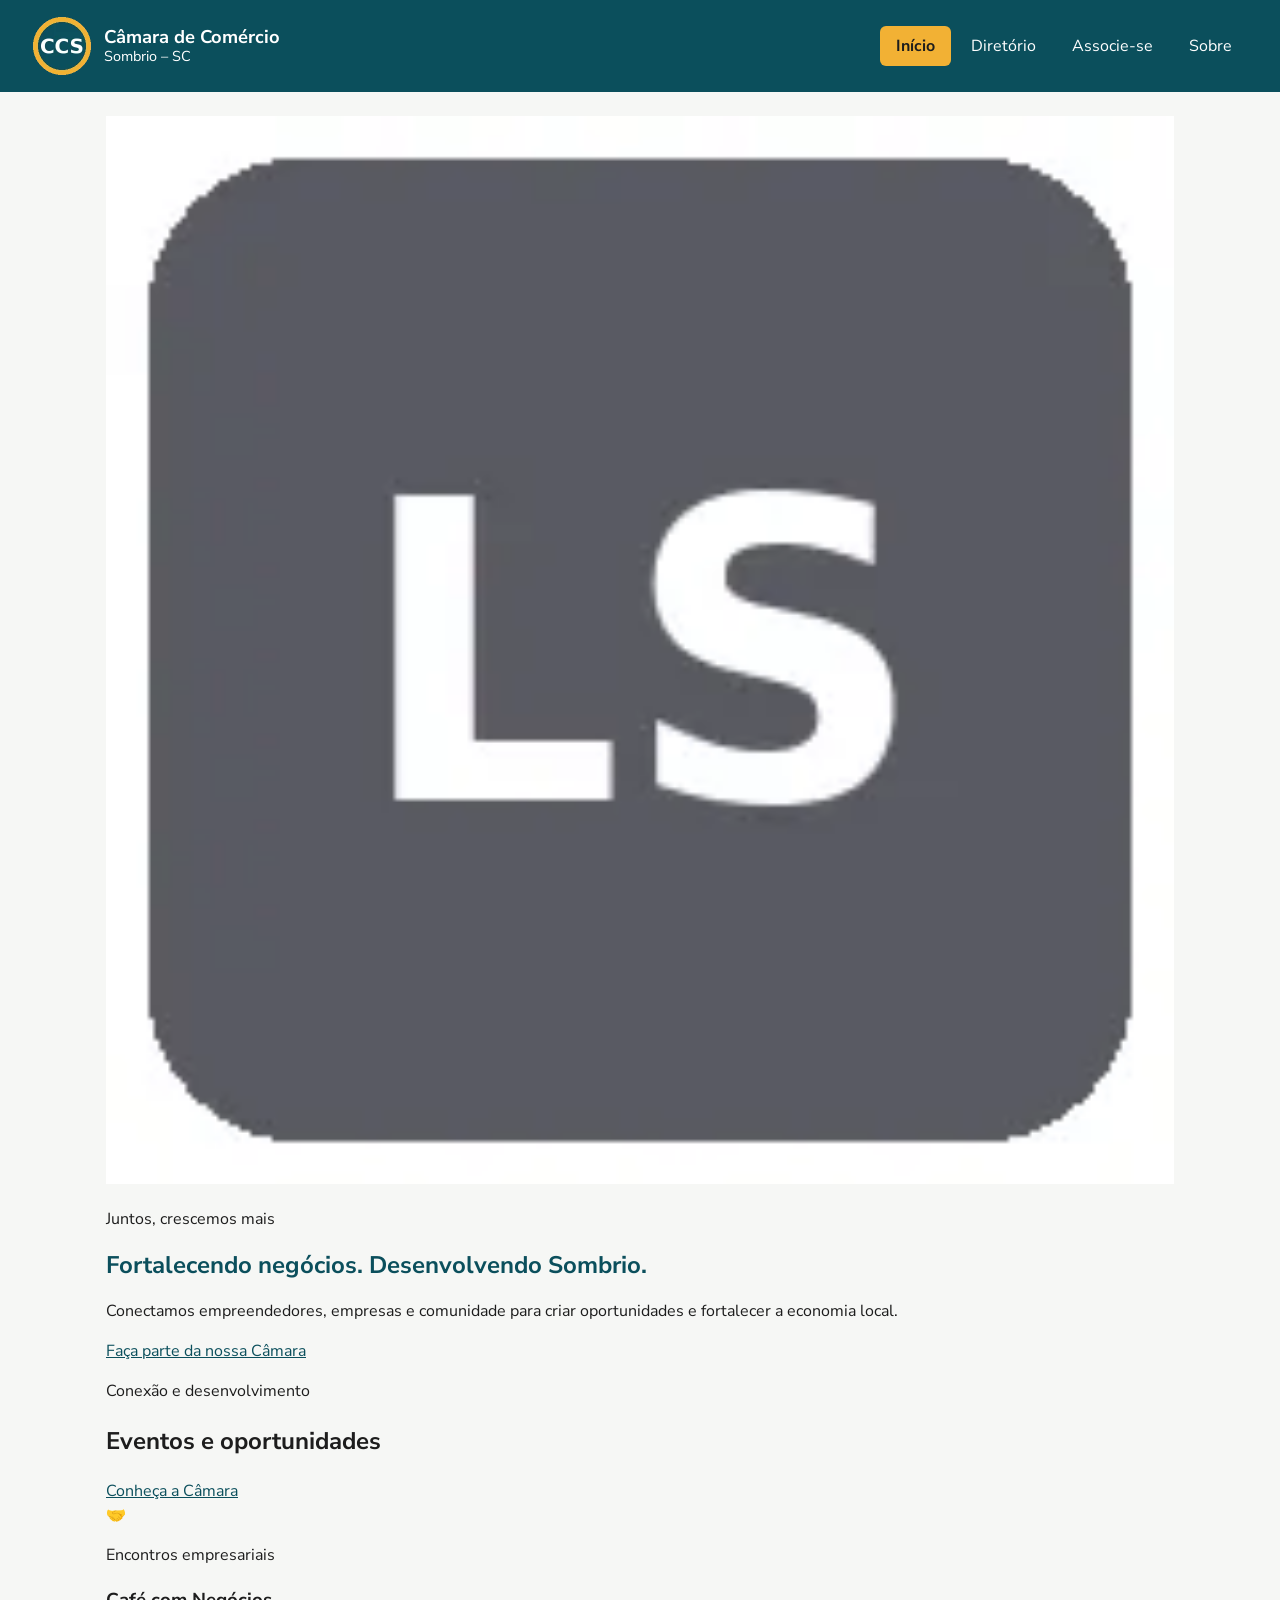
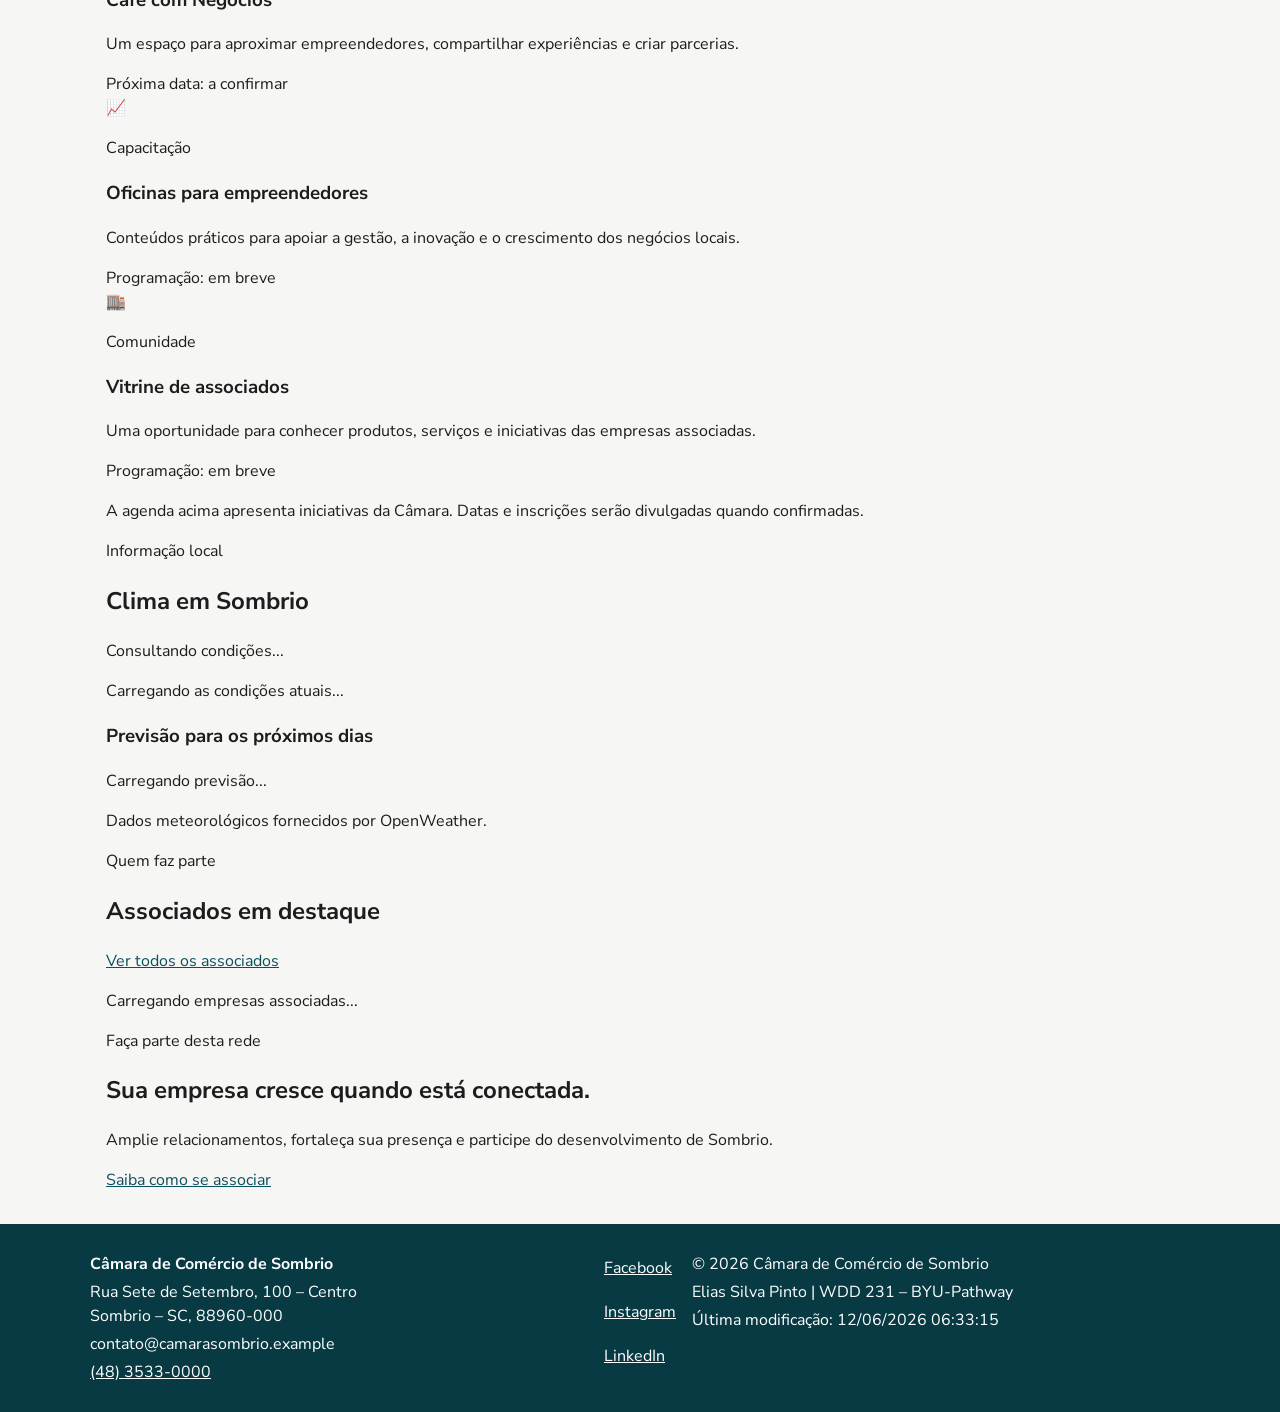
==== camara/index.html @ 6571af75 "Add Chamber of Commerce home page" ====
<!DOCTYPE html>
<html lang="pt-BR">
  <head>
    <meta charset="UTF-8">
    <meta name="viewport" content="width=device-width, initial-scale=1.0">
    <meta name="description" content="Conheça a Câmara de Comércio de Sombrio, acompanhe eventos, consulte o clima e descubra empresas associadas.">
    <meta name="author" content="Elias Silva Pinto">
    <meta property="og:title" content="Início | Câmara de Comércio de Sombrio">
    <meta property="og:description" content="Conectando empresas, fortalecendo negócios e desenvolvendo Sombrio.">
    <meta property="og:image" content="https://esilvapinto.github.io/wdd231/camara/imagens/litoral-sul.webp">
    <meta property="og:url" content="https://esilvapinto.github.io/wdd231/camara/index.html">
    <title>Início | Câmara de Comércio de Sombrio</title>
    <link rel="icon" href="favicon.ico">
    <link rel="preconnect" href="https://fonts.googleapis.com">
    <link rel="preconnect" href="https://fonts.gstatic.com" crossorigin>
    <link href="https://fonts.googleapis.com/css2?family=Nunito+Sans:wght@400;600;700;800&display=swap" rel="stylesheet">
    <link rel="stylesheet" href="estilos/telas-pequenas.css">
    <link rel="stylesheet" href="estilos/telas-grandes.css">
    <link rel="stylesheet" href="estilos/inicio-mobile.css">
    <link rel="stylesheet" href="estilos/inicio-desktop.css">
    <script src="scripts/comum.js" defer></script>
    <script src="scripts/inicio.js" defer></script>
  </head>
  <body>
    <header class="cabecalho">
      <div class="marca">
        <img src="imagens/logo-camara.webp" alt="Logotipo da Câmara de Comércio de Sombrio" width="60" height="60">
        <p class="nome-camara">Câmara de Comércio<span>Sombrio – SC</span></p>
      </div>
      <button id="botao-menu" class="botao-menu" type="button" aria-label="Abrir menu de navegação" aria-expanded="false" aria-controls="menu"></button>
      <nav aria-label="Navegação principal">
        <ul id="menu" class="menu">
          <li><a href="index.html" class="ativo" aria-current="page">Início</a></li>
          <li><a href="diretorio.html">Diretório</a></li>
          <li><a href="associe-se.html">Associe-se</a></li>
          <li><a href="sobre.html">Sobre</a></li>
        </ul>
      </nav>
    </header>

    <main class="pagina-inicial">
      <section class="hero" aria-labelledby="titulo-principal">
        <img src="imagens/litoral-sul.webp" alt="Paisagem do litoral sul de Santa Catarina" width="1200" height="600" fetchpriority="high">
        <div class="hero-conteudo">
          <p class="sobretitulo">Juntos, crescemos mais</p>
          <h1 id="titulo-principal">Fortalecendo negócios. Desenvolvendo Sombrio.</h1>
          <p>Conectamos empreendedores, empresas e comunidade para criar oportunidades e fortalecer a economia local.</p>
          <a class="botao-destaque" href="associe-se.html">Faça parte da nossa Câmara</a>
        </div>
      </section>

      <section class="secao-eventos" aria-labelledby="titulo-eventos">
        <div class="titulo-secao">
          <div>
            <p class="sobretitulo">Conexão e desenvolvimento</p>
            <h2 id="titulo-eventos">Eventos e oportunidades</h2>
          </div>
          <a href="sobre.html" class="link-secundario">Conheça a Câmara</a>
        </div>
        <div class="eventos-grade">
          <article class="evento">
            <span class="evento-icone" aria-hidden="true">🤝</span>
            <div>
              <p class="evento-status">Encontros empresariais</p>
              <h3>Café com Negócios</h3>
              <p>Um espaço para aproximar empreendedores, compartilhar experiências e criar parcerias.</p>
              <span class="evento-data">Próxima data: a confirmar</span>
            </div>
          </article>
          <article class="evento">
            <span class="evento-icone" aria-hidden="true">📈</span>
            <div>
              <p class="evento-status">Capacitação</p>
              <h3>Oficinas para empreendedores</h3>
              <p>Conteúdos práticos para apoiar a gestão, a inovação e o crescimento dos negócios locais.</p>
              <span class="evento-data">Programação: em breve</span>
            </div>
          </article>
          <article class="evento">
            <span class="evento-icone" aria-hidden="true">🏬</span>
            <div>
              <p class="evento-status">Comunidade</p>
              <h3>Vitrine de associados</h3>
              <p>Uma oportunidade para conhecer produtos, serviços e iniciativas das empresas associadas.</p>
              <span class="evento-data">Programação: em breve</span>
            </div>
          </article>
        </div>
        <p class="nota-agenda">A agenda acima apresenta iniciativas da Câmara. Datas e inscrições serão divulgadas quando confirmadas.</p>
      </section>

      <section class="secao-clima" aria-labelledby="titulo-clima">
        <div class="titulo-secao">
          <div>
            <p class="sobretitulo">Informação local</p>
            <h2 id="titulo-clima">Clima em Sombrio</h2>
          </div>
          <span class="atualizacao" id="clima-atualizado">Consultando condições...</span>
        </div>
        <div class="clima-painel">
          <div class="clima-atual" id="clima-atual" aria-live="polite">
            <p>Carregando as condições atuais...</p>
          </div>
          <div class="previsao">
            <h3>Previsão para os próximos dias</h3>
            <div class="previsao-grade" id="previsao" aria-live="polite">
              <p>Carregando previsão...</p>
            </div>
          </div>
        </div>
        <p class="fonte-clima">Dados meteorológicos fornecidos por OpenWeather.</p>
      </section>

      <section class="secao-membros" aria-labelledby="titulo-membros">
        <div class="titulo-secao">
          <div>
            <p class="sobretitulo">Quem faz parte</p>
            <h2 id="titulo-membros">Associados em destaque</h2>
          </div>
          <a href="diretorio.html" class="link-secundario">Ver todos os associados</a>
        </div>
        <div class="membros-destaque" id="membros-destaque" aria-live="polite">
          <p>Carregando empresas associadas...</p>
        </div>
      </section>

      <section class="chamada-associacao" aria-labelledby="titulo-associacao">
        <div>
          <p class="sobretitulo">Faça parte desta rede</p>
          <h2 id="titulo-associacao">Sua empresa cresce quando está conectada.</h2>
          <p>Amplie relacionamentos, fortaleça sua presença e participe do desenvolvimento de Sombrio.</p>
        </div>
        <a class="botao-destaque botao-claro" href="associe-se.html">Saiba como se associar</a>
      </section>
    </main>

    <footer class="rodape">
      <div class="rodape-conteudo">
        <div>
          <p><strong>Câmara de Comércio de Sombrio</strong></p>
          <p>Rua Sete de Setembro, 100 – Centro<br>Sombrio – SC, 88960-000</p>
          <p>contato@camarasombrio.example</p>
          <p><a href="tel:+554835330000">(48) 3533-0000</a></p>
        </div>
        <ul class="redes" aria-label="Redes sociais">
          <li><a href="https://www.facebook.com/">Facebook</a></li>
          <li><a href="https://www.instagram.com/">Instagram</a></li>
          <li><a href="https://www.linkedin.com/">LinkedIn</a></li>
        </ul>
        <div>
          <p>&copy; <span id="ano-atual"></span> Câmara de Comércio de Sombrio</p>
          <p>Elias Silva Pinto | WDD 231 – BYU-Pathway</p>
          <p>Última modificação: <span id="ultima-modificacao"></span></p>
        </div>
      </div>
    </footer>
  </body>
</html>
---- camara/estilos/telas-pequenas.css ----
/* ===== Câmara de Comércio de Sombrio – mobile first ===== */
:root {
  --primaria: #0b4f5c;
  --primaria-escura: #083a44;
  --destaque: #f2b134;
  --fundo: #f6f7f5;
  --texto: #1d1d1d;
  --borda: #d3d9d6;
  --fonte: "Nunito Sans", Arial, Helvetica, sans-serif;
}

* {
  box-sizing: border-box;
}

body {
  margin: 0;
  font-family: var(--fonte);
  background-color: var(--fundo);
  color: var(--texto);
  line-height: 1.5;
}

img {
  max-width: 100%;
  height: auto;
}

a {
  color: var(--primaria);
}

/* ----- Cabeçalho e navegação ----- */
.cabecalho {
  background-color: var(--primaria);
  color: #ffffff;
  display: grid;
  grid-template-columns: 1fr auto;
  align-items: center;
  padding: 0.75rem 1rem;
}

.marca {
  display: flex;
  align-items: center;
  gap: 0.75rem;
}

.nome-camara {
  margin: 0;
  font-size: 1.15rem;
  font-weight: 700;
  line-height: 1.2;
}

.nome-camara span {
  display: block;
  font-size: 0.9rem;
  font-weight: 400;
}

.botao-menu {
  background: none;
  border: 2px solid #ffffff;
  border-radius: 6px;
  color: #ffffff;
  font-size: 1.5rem;
  width: 48px;
  height: 48px;
  cursor: pointer;
}

.botao-menu::before {
  content: "☰";
}

.botao-menu.aberto::before {
  content: "✕";
}

nav {
  grid-column: 1 / -1;
}

.menu {
  list-style: none;
  margin: 0;
  padding: 0;
  display: none;
}

.menu.aberto {
  display: block;
  margin-top: 0.75rem;
}

.menu a {
  display: block;
  padding: 0.75rem 1rem;
  color: #ffffff;
  text-decoration: none;
  border-top: 1px solid rgba(255, 255, 255, 0.25);
}

.menu a:hover {
  background-color: var(--primaria-escura);
}

/* Wayfinding: página atual */
.menu a.ativo {
  background-color: var(--destaque);
  color: var(--texto);
  font-weight: 700;
}

/* ----- Conteúdo ----- */
main {
  max-width: 1100px;
  margin: 0 auto;
  padding: 1.5rem 1rem 2rem;
}

h1 {
  color: var(--primaria);
  margin: 0 0 0.25rem;
}

.intro {
  margin-top: 0;
}

.alternar {
  display: flex;
  gap: 0.5rem;
  margin: 1rem 0 1.5rem;
}

.alternar button {
  font: inherit;
  padding: 0.5rem 1.25rem;
  min-height: 44px;
  border: 2px solid var(--primaria);
  border-radius: 6px;
  background-color: #ffffff;
  color: var(--primaria);
  cursor: pointer;
}

.alternar button.ativo {
  background-color: var(--primaria);
  color: #ffffff;
}

/* ----- Exibição em grade ----- */
.grade {
  display: grid;
  grid-template-columns: repeat(auto-fit, minmax(16rem, 1fr));
  gap: 1.25rem;
}

.grade .membro {
  background-color: #ffffff;
  border: 1px solid var(--borda);
  border-radius: 10px;
  padding: 1.25rem;
  text-align: center;
  box-shadow: 0 2px 6px rgba(0, 0, 0, 0.06);
}

.grade .membro img {
  display: block;
  margin: 0 auto 0.5rem;
  border-radius: 12px;
}

.membro h2 {
  font-size: 1.15rem;
  margin: 0.25rem 0;
  color: var(--primaria);
}

.membro p {
  margin: 0.25rem 0;
  overflow-wrap: anywhere;
}

.nivel {
  display: inline-block;
  padding: 0.1rem 0.75rem;
  border-radius: 999px;
  font-size: 0.85rem;
  font-weight: 700;
}

.nivel-1 {
  background-color: #d6efe6;
  color: #0b3d2e;
}

.nivel-2 {
  background-color: #dfe3e8;
  color: #1f2a33;
}

.nivel-3 {
  background-color: #f6d27a;
  color: #3a2c00;
}

/* ----- Exibição em lista (sem imagens) ----- */
.lista {
  display: block;
  border: 1px solid var(--borda);
  border-radius: 10px;
  overflow: hidden;
}

.lista .membro {
  padding: 0.75rem 1rem;
  background-color: #ffffff;
}

.lista .membro:nth-child(even) {
  background-color: #e9efed;
}

.lista .membro img {
  display: none;
}

/* ----- Rodapé ----- */
.rodape {
  background-color: var(--primaria-escura);
  color: #ffffff;
  padding: 1.5rem 1rem;
}

.rodape-conteudo {
  max-width: 1100px;
  margin: 0 auto;
  display: grid;
  gap: 1rem;
}

.rodape p {
  margin: 0.25rem 0;
}

.rodape a {
  color: #ffffff;
}

.redes {
  list-style: none;
  margin: 0;
  padding: 0;
  display: flex;
  flex-wrap: wrap;
  gap: 1rem;
}

.redes a {
  display: inline-block;
  padding: 0.5rem 0;
}
---- camara/estilos/telas-grandes.css ----
/* ===== Câmara de Comércio de Sombrio – telas maiores ===== */
@media (min-width: 48rem) {
  .cabecalho {
    padding: 1rem 2rem;
  }

  .botao-menu {
    display: none;
  }

  nav {
    grid-column: auto;
  }

  .menu {
    display: flex;
    gap: 0.25rem;
  }

  .menu a {
    border-top: none;
    border-radius: 6px;
    padding: 0.5rem 1rem;
  }

  .lista .membro {
    display: grid;
    grid-template-columns: 2fr 1fr 3fr 1.5fr 2fr;
    gap: 1rem;
    align-items: center;
  }

  .lista .membro h2,
  .lista .membro p {
    margin: 0;
  }

  .lista .nivel {
    justify-self: start;
  }

  .rodape-conteudo {
    grid-template-columns: 1fr auto 1fr;
    align-items: start;
  }

  .redes {
    flex-direction: column;
    gap: 0.25rem;
  }
}
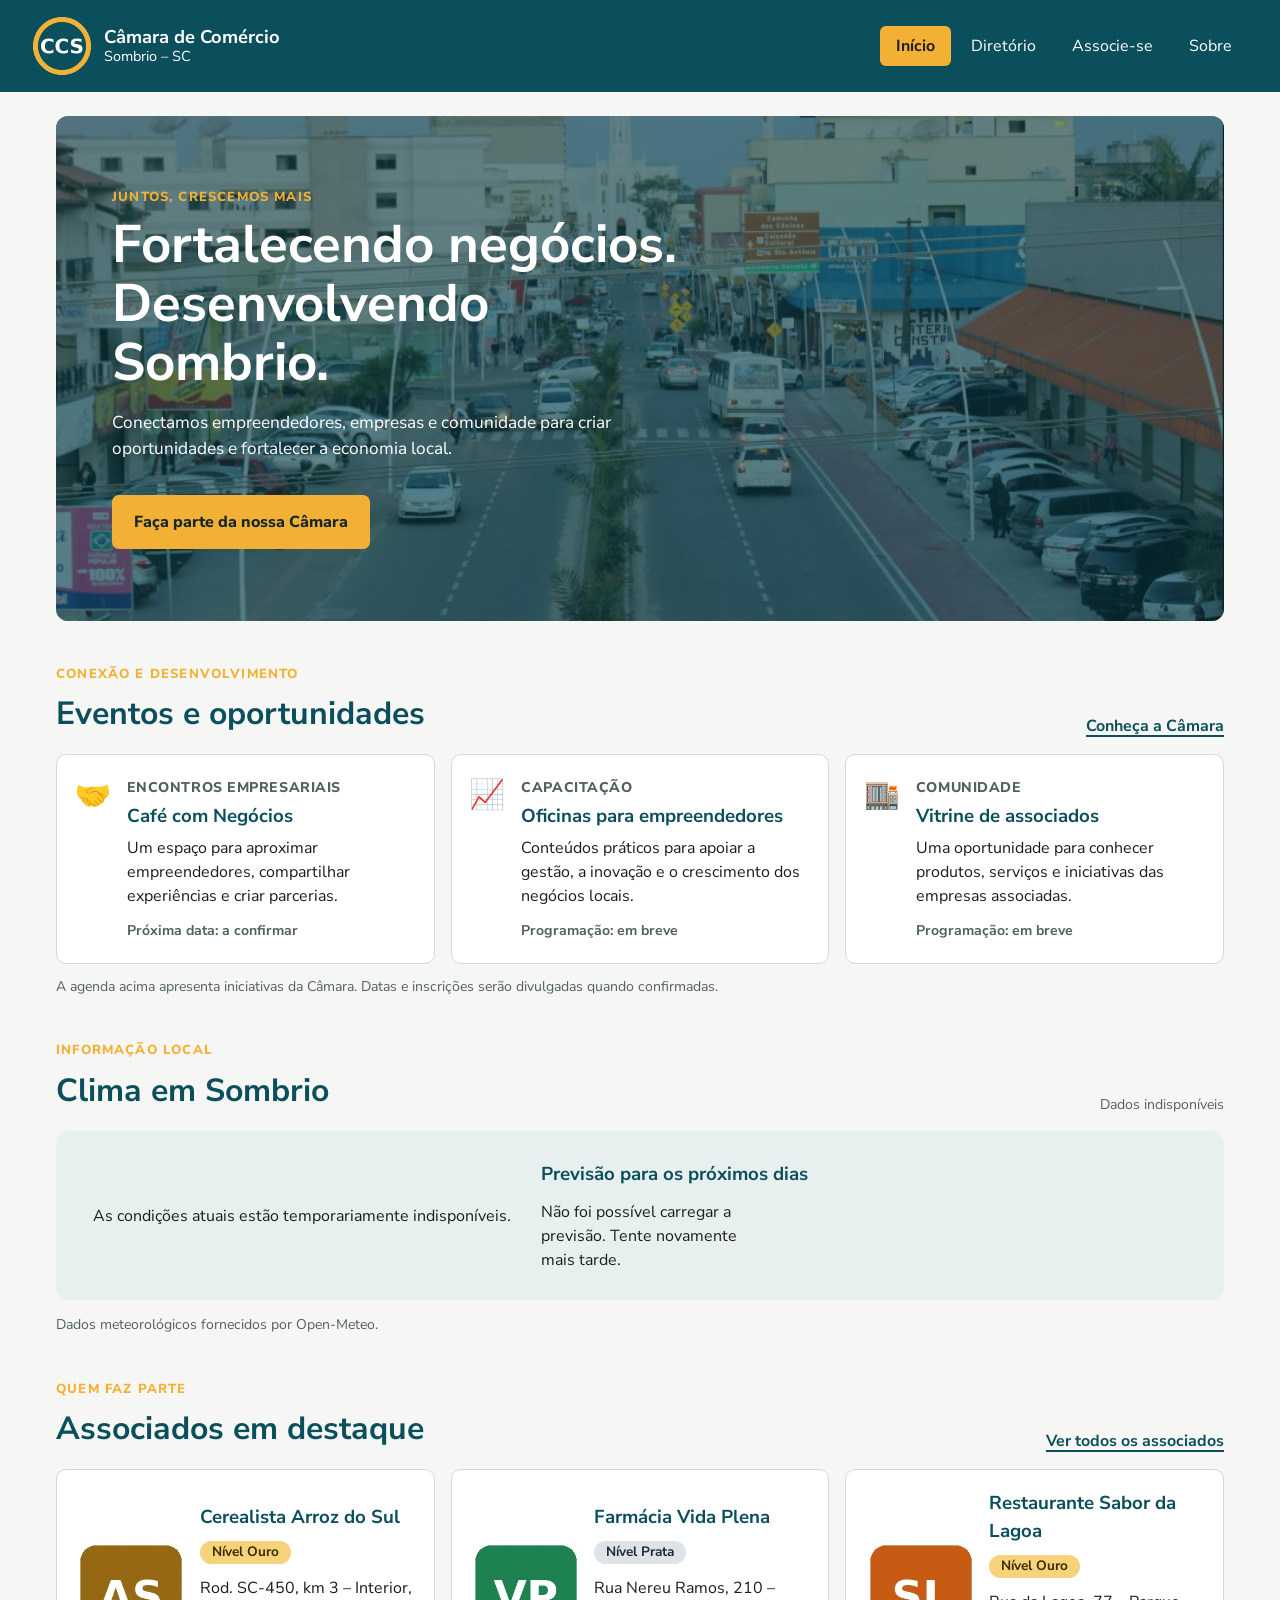
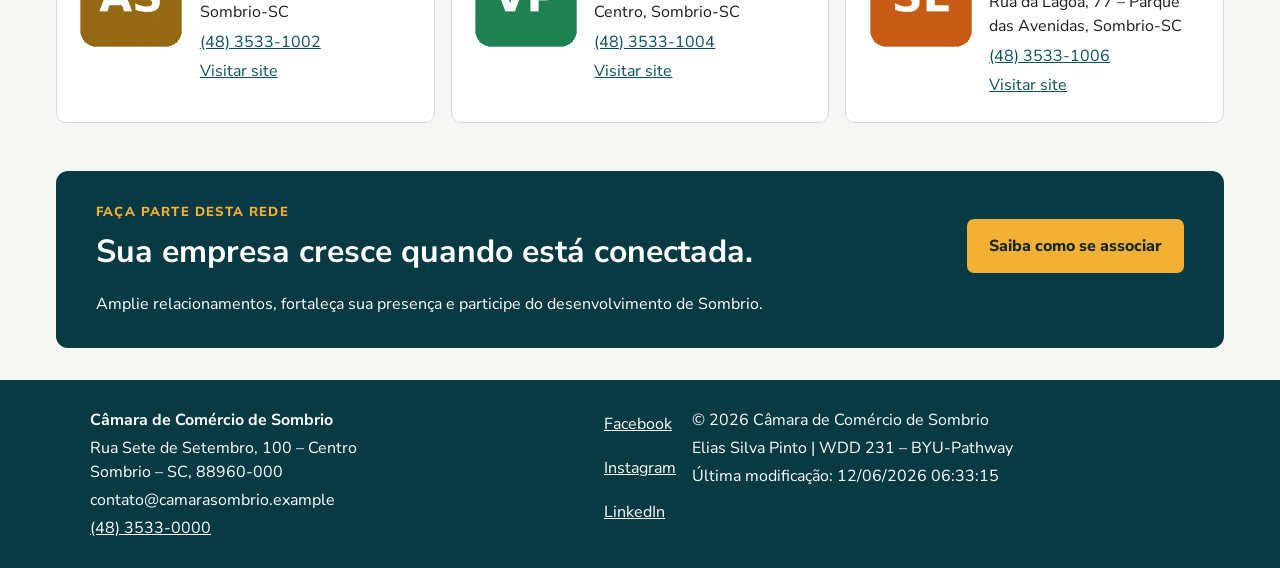
==== commit 01be4394: "Complete Câmara homepage and integrate Open-Meteo" ====
--- a/camara/index.html
+++ b/camara/index.html
@@ -7,7 +7,7 @@
     <meta name="author" content="Elias Silva Pinto">
     <meta property="og:title" content="Início | Câmara de Comércio de Sombrio">
     <meta property="og:description" content="Conectando empresas, fortalecendo negócios e desenvolvendo Sombrio.">
-    <meta property="og:image" content="https://esilvapinto.github.io/wdd231/camara/imagens/litoral-sul.webp">
+    <meta property="og:image" content="https://esilvapinto.github.io/wdd231/camara/imagens/hero-sombrio.jpg">
     <meta property="og:url" content="https://esilvapinto.github.io/wdd231/camara/index.html">
     <title>Início | Câmara de Comércio de Sombrio</title>
     <link rel="icon" href="favicon.ico">
@@ -40,7 +40,7 @@
 
     <main class="pagina-inicial">
       <section class="hero" aria-labelledby="titulo-principal">
-        <img src="imagens/litoral-sul.webp" alt="Paisagem do litoral sul de Santa Catarina" width="1200" height="600" fetchpriority="high">
+        <img src="imagens/hero-sombrio.jpg" alt="Vista aérea do Calçadão de Sombrio, em Santa Catarina" width="986" height="544" fetchpriority="high">
         <div class="hero-conteudo">
           <p class="sobretitulo">Juntos, crescemos mais</p>
           <h1 id="titulo-principal">Fortalecendo negócios. Desenvolvendo Sombrio.</h1>
@@ -108,7 +108,7 @@
             </div>
           </div>
         </div>
-        <p class="fonte-clima">Dados meteorológicos fornecidos por OpenWeather.</p>
+        <p class="fonte-clima">Dados meteorológicos fornecidos por Open-Meteo.</p>
       </section>
 
       <section class="secao-membros" aria-labelledby="titulo-membros">
@@ -140,7 +140,7 @@
           <p><strong>Câmara de Comércio de Sombrio</strong></p>
           <p>Rua Sete de Setembro, 100 – Centro<br>Sombrio – SC, 88960-000</p>
           <p>contato@camarasombrio.example</p>
-          <p><a href="tel:+554835330000">(48) 3533-0000</a></p>
+          <p><a href="tel:+554835330000">(48)&nbsp;3533&#8209;0000</a></p>
         </div>
         <ul class="redes" aria-label="Redes sociais">
           <li><a href="https://www.facebook.com/">Facebook</a></li>
--- a/camara/estilos/inicio-mobile.css
+++ b/camara/estilos/inicio-mobile.css
@@ -0,0 +1,297 @@
+/* Estilos exclusivos da página inicial - mobile first */
+.pagina-inicial {
+  max-width: 1200px;
+}
+
+.hero {
+  position: relative;
+  min-height: 390px;
+  overflow: hidden;
+  border-radius: 12px;
+  background: var(--primaria-escura);
+  color: #ffffff;
+}
+
+.hero > img {
+  position: absolute;
+  inset: 0;
+  width: 100%;
+  height: 100%;
+  object-fit: cover;
+  opacity: 0.42;
+}
+
+.hero-conteudo {
+  position: relative;
+  z-index: 1;
+  max-width: 700px;
+  padding: 2.5rem 1.5rem;
+}
+
+.hero h1 {
+  max-width: 650px;
+  margin: 0.5rem 0 1rem;
+  color: #ffffff;
+  font-size: clamp(2rem, 7vw, 3.3rem);
+  line-height: 1.12;
+}
+
+.hero-conteudo > p:not(.sobretitulo) {
+  max-width: 580px;
+  font-size: 1.08rem;
+}
+
+.sobretitulo {
+  margin: 0 0 0.35rem;
+  color: var(--destaque);
+  font-size: 0.82rem;
+  font-weight: 800;
+  letter-spacing: 0.09em;
+  text-transform: uppercase;
+}
+
+.botao-destaque {
+  display: inline-block;
+  margin-top: 1rem;
+  padding: 0.8rem 1.25rem;
+  border: 2px solid var(--destaque);
+  border-radius: 7px;
+  background: var(--destaque);
+  color: #17272a;
+  font-weight: 800;
+  text-decoration: none;
+}
+
+.botao-destaque:hover {
+  background: #ffd16b;
+  border-color: #ffd16b;
+}
+
+.secao-eventos,
+.secao-clima,
+.secao-membros {
+  margin-top: 2.75rem;
+}
+
+.titulo-secao {
+  display: flex;
+  flex-wrap: wrap;
+  justify-content: space-between;
+  align-items: end;
+  gap: 0.75rem;
+  margin-bottom: 1rem;
+}
+
+.titulo-secao h2,
+.chamada-associacao h2 {
+  margin: 0;
+  color: var(--primaria);
+  font-size: clamp(1.45rem, 4vw, 2rem);
+}
+
+.link-secundario {
+  font-weight: 700;
+  text-decoration-thickness: 2px;
+  text-underline-offset: 4px;
+}
+
+.eventos-grade,
+.membros-destaque {
+  display: grid;
+  gap: 1rem;
+}
+
+.evento {
+  display: grid;
+  grid-template-columns: auto 1fr;
+  gap: 1rem;
+  padding: 1.1rem;
+  border: 1px solid var(--borda);
+  border-radius: 10px;
+  background: #ffffff;
+}
+
+.evento-icone {
+  font-size: 1.8rem;
+}
+
+.evento h3,
+.previsao h3 {
+  margin: 0.1rem 0 0.35rem;
+  color: var(--primaria);
+}
+
+.evento p {
+  margin: 0.25rem 0;
+}
+
+.evento-status,
+.evento-data,
+.nota-agenda,
+.fonte-clima,
+.atualizacao {
+  color: #53615e;
+  font-size: 0.88rem;
+}
+
+.evento-status {
+  font-weight: 800;
+  text-transform: uppercase;
+  letter-spacing: 0.04em;
+}
+
+.evento-data {
+  display: inline-block;
+  margin-top: 0.5rem;
+  font-weight: 700;
+}
+
+.nota-agenda {
+  margin-top: 0.75rem;
+}
+
+.clima-painel {
+  display: grid;
+  gap: 1.25rem;
+  padding: 1.25rem;
+  border-radius: 12px;
+  background: #e8f0ef;
+}
+
+.clima-atual {
+  display: flex;
+  flex-wrap: wrap;
+  align-items: center;
+  gap: 1rem;
+}
+
+.temperatura-principal {
+  display: flex;
+  align-items: center;
+  gap: 0.25rem;
+}
+
+.temperatura-principal strong {
+  color: var(--primaria-escura);
+  font-size: 2.8rem;
+}
+
+.clima-atual h3 {
+  margin: 0;
+  color: var(--primaria);
+}
+
+.clima-atual p {
+  margin: 0.2rem 0;
+}
+
+.descricao-clima {
+  text-transform: capitalize;
+  font-weight: 700;
+}
+
+.previsao h3 {
+  margin-bottom: 0.75rem;
+}
+
+.previsao-grade {
+  display: grid;
+  grid-template-columns: repeat(3, minmax(0, 1fr));
+  gap: 0.5rem;
+}
+
+.dia-previsao {
+  padding: 0.65rem 0.35rem;
+  border-radius: 8px;
+  background: #ffffff;
+  text-align: center;
+}
+
+.dia-previsao h4 {
+  margin: 0;
+  font-size: 0.9rem;
+  text-transform: capitalize;
+}
+
+.dia-previsao img {
+  display: block;
+  margin: 0 auto;
+}
+
+.dia-previsao strong {
+  display: block;
+  color: var(--primaria);
+  font-size: 1.2rem;
+}
+
+.dia-previsao p {
+  margin: 0.2rem 0 0;
+  font-size: 0.78rem;
+  text-transform: capitalize;
+}
+
+.fonte-clima {
+  margin-bottom: 0;
+}
+
+.cartao-destaque {
+  display: flex;
+  flex-direction: column;
+  align-items: center;
+  gap: 0.85rem;
+  padding: 1.2rem;
+  border: 1px solid var(--borda);
+  border-radius: 10px;
+  background: #ffffff;
+  text-align: center;
+}
+
+.cartao-destaque img {
+  width: 110px;
+  height: 110px;
+  object-fit: contain;
+}
+
+.cartao-destaque h3 {
+  margin: 0 0 0.5rem;
+  color: var(--primaria);
+}
+
+.cartao-destaque p {
+  margin: 0.35rem 0;
+  overflow-wrap: anywhere;
+}
+
+.cartao-destaque .nivel {
+  margin-bottom: 0.4rem;
+}
+
+.chamada-associacao {
+  display: flex;
+  flex-direction: column;
+  gap: 1rem;
+  margin-top: 3rem;
+  padding: 1.5rem;
+  border-radius: 12px;
+  background: var(--primaria-escura);
+  color: #ffffff;
+}
+
+.chamada-associacao h2 {
+  color: #ffffff;
+}
+
+.chamada-associacao p:not(.sobretitulo) {
+  margin-bottom: 0;
+}
+
+.botao-claro {
+  align-self: flex-start;
+  white-space: nowrap;
+}
+
+@media (prefers-reduced-motion: no-preference) {
+  .botao-destaque {
+    transition: background-color 160ms ease, border-color 160ms ease;
+  }
+}
--- a/camara/estilos/inicio-desktop.css
+++ b/camara/estilos/inicio-desktop.css
@@ -0,0 +1,55 @@
+/* Ajustes da página inicial para telas maiores */
+@media (min-width: 48rem) {
+  .hero {
+    min-height: 460px;
+  }
+
+  .hero-conteudo {
+    padding: 4.5rem 3.5rem;
+  }
+
+  .eventos-grade {
+    grid-template-columns: repeat(3, 1fr);
+  }
+
+  .evento {
+    align-content: start;
+    min-height: 210px;
+  }
+
+  .clima-painel {
+    grid-template-columns: minmax(0, 1fr) minmax(0, 1.5fr);
+    align-items: center;
+    padding: 1.75rem;
+  }
+
+  .clima-atual {
+    justify-content: center;
+  }
+
+  .previsao-grade {
+    gap: 0.85rem;
+  }
+
+  .cartao-destaque {
+    flex-direction: row;
+    align-items: center;
+    text-align: left;
+  }
+
+  .cartao-destaque img {
+    flex: 0 0 110px;
+  }
+
+  .membros-destaque {
+    grid-template-columns: repeat(3, 1fr);
+    align-items: stretch;
+  }
+
+  .chamada-associacao {
+    flex-direction: row;
+    justify-content: space-between;
+    align-items: center;
+    padding: 2rem 2.5rem;
+  }
+}
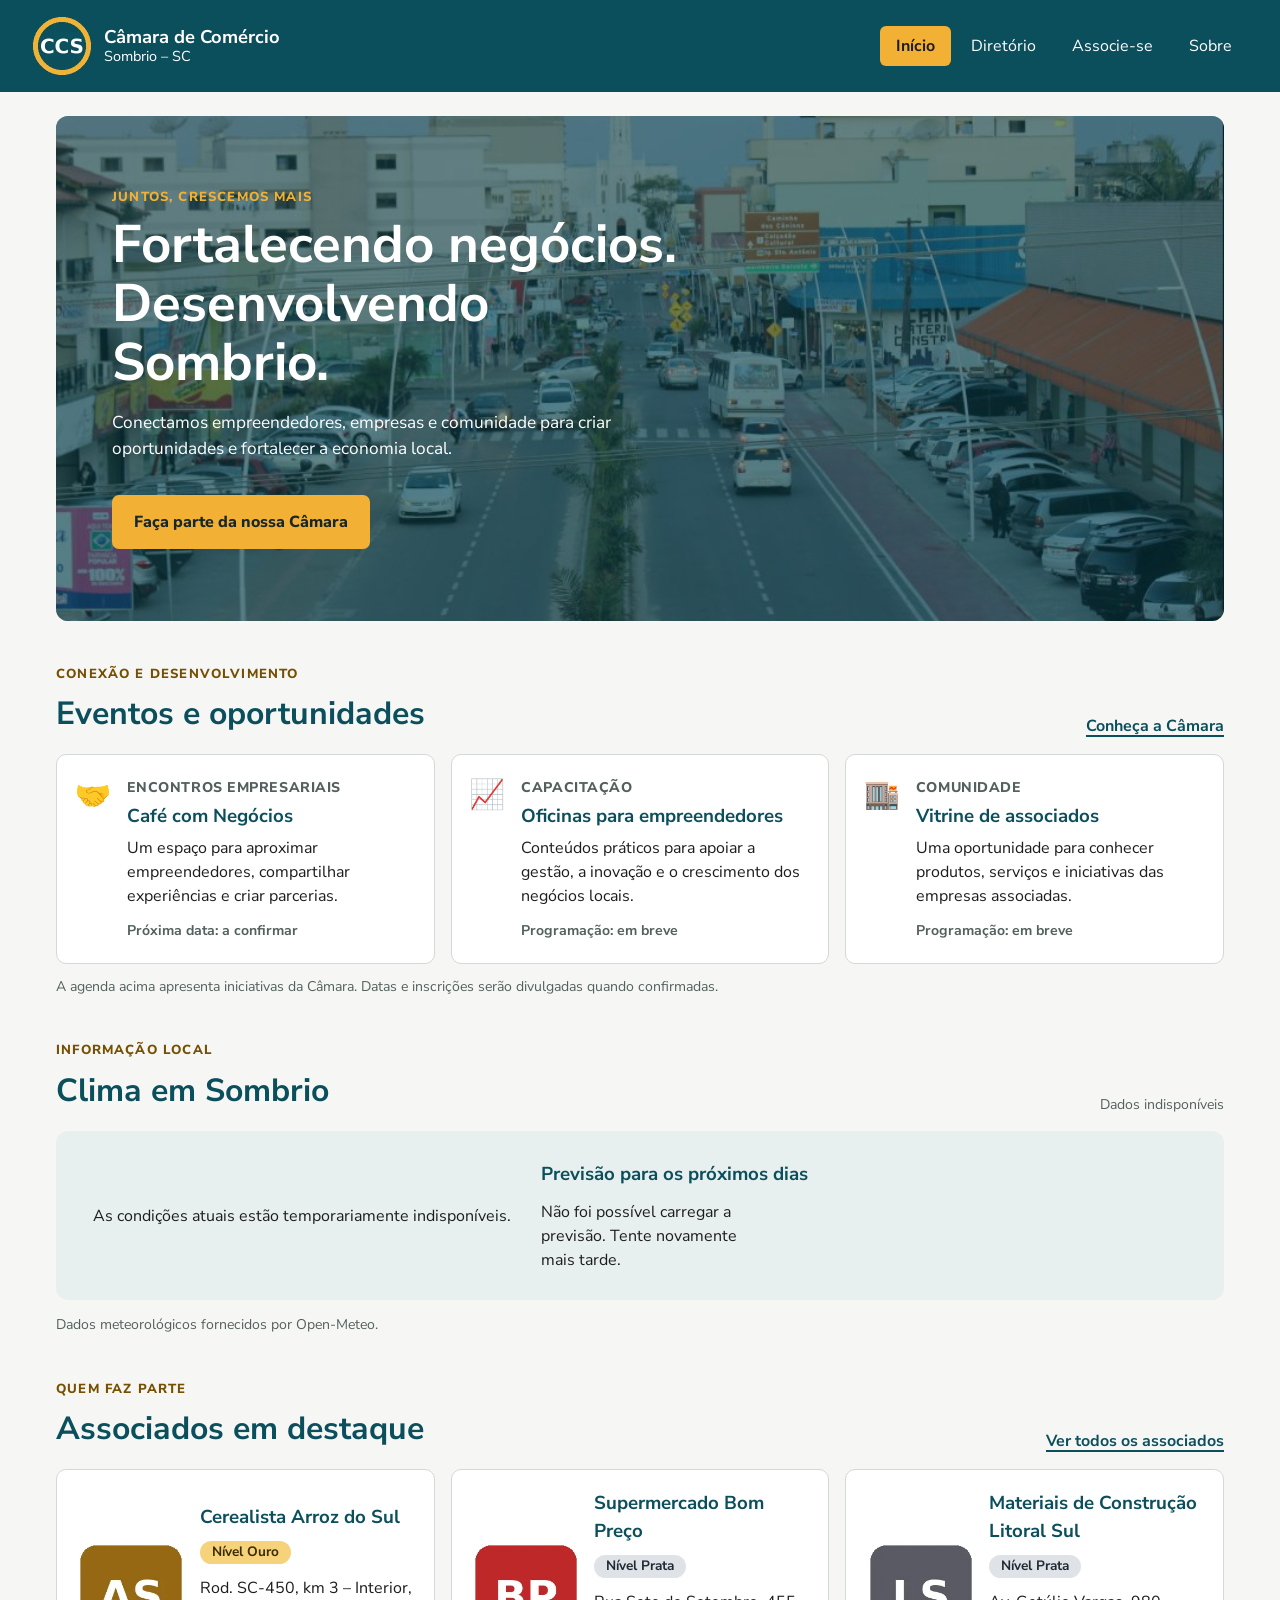
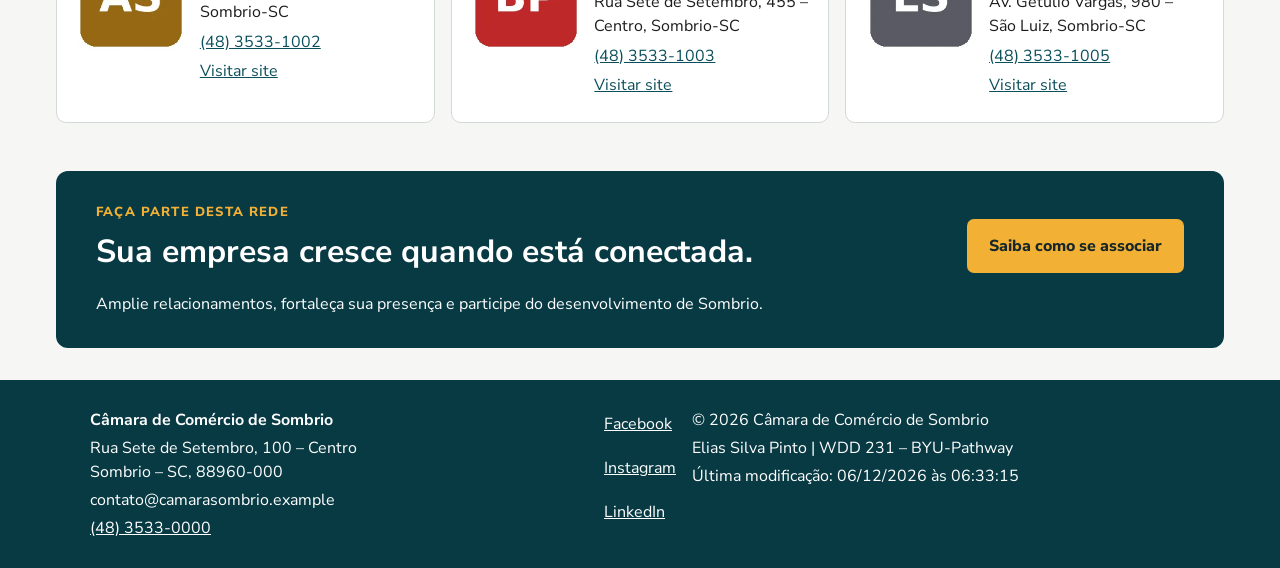
==== commit 5a6ec579: "Add chamber membership application page" ====
--- a/camara/index.html
+++ b/camara/index.html
@@ -32,7 +32,7 @@
         <ul id="menu" class="menu">
           <li><a href="index.html" class="ativo" aria-current="page">Início</a></li>
           <li><a href="diretorio.html">Diretório</a></li>
-          <li><a href="associe-se.html">Associe-se</a></li>
+          <li><a href="associacao.html">Associe-se</a></li>
           <li><a href="sobre.html">Sobre</a></li>
         </ul>
       </nav>
@@ -45,7 +45,7 @@
           <p class="sobretitulo">Juntos, crescemos mais</p>
           <h1 id="titulo-principal">Fortalecendo negócios. Desenvolvendo Sombrio.</h1>
           <p>Conectamos empreendedores, empresas e comunidade para criar oportunidades e fortalecer a economia local.</p>
-          <a class="botao-destaque" href="associe-se.html">Faça parte da nossa Câmara</a>
+          <a class="botao-destaque" href="associacao.html">Faça parte da nossa Câmara</a>
         </div>
       </section>
 
@@ -130,7 +130,7 @@
           <h2 id="titulo-associacao">Sua empresa cresce quando está conectada.</h2>
           <p>Amplie relacionamentos, fortaleça sua presença e participe do desenvolvimento de Sombrio.</p>
         </div>
-        <a class="botao-destaque botao-claro" href="associe-se.html">Saiba como se associar</a>
+        <a class="botao-destaque botao-claro" href="associacao.html">Saiba como se associar</a>
       </section>
     </main>
 
--- a/camara/estilos/inicio-mobile.css
+++ b/camara/estilos/inicio-mobile.css
@@ -43,7 +43,7 @@
 
 .sobretitulo {
   margin: 0 0 0.35rem;
-  color: var(--destaque);
+  color: #765000;
   font-size: 0.82rem;
   font-weight: 800;
   letter-spacing: 0.09em;
@@ -295,3 +295,8 @@
     transition: background-color 160ms ease, border-color 160ms ease;
   }
 }
+
+.hero .sobretitulo,
+.chamada-associacao .sobretitulo {
+  color: var(--destaque);
+}
